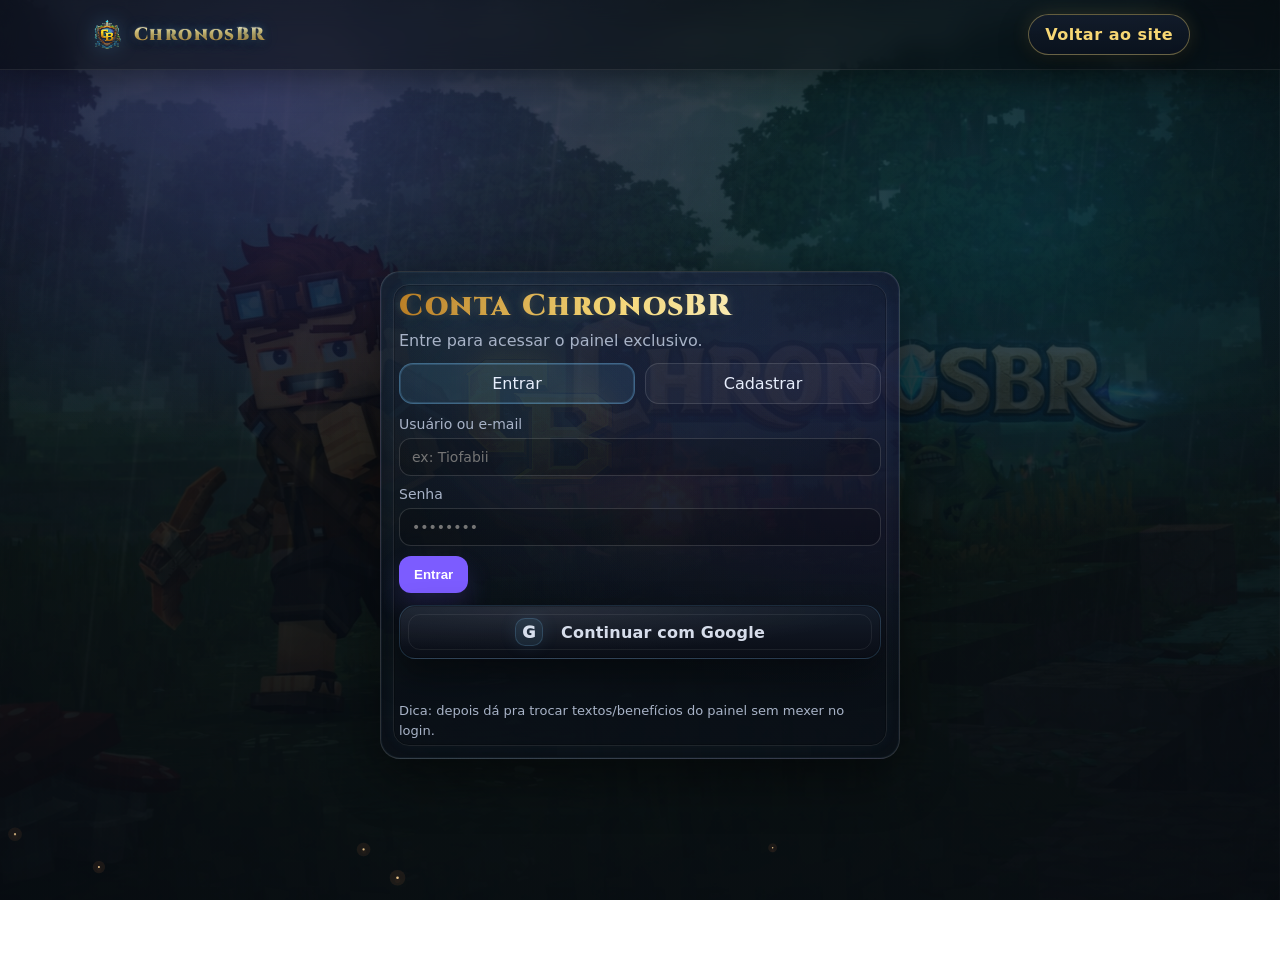
==== site-hytale-server/auth.html @ aaabf18e "reorganizando" ====
<!doctype html>
<html lang="pt-br">

<head>
  <meta charset="utf-8" />
  <meta content="width=device-width,initial-scale=1" name="viewport" />
  <title>Conta ChronosBR</title>
  <link href="https://fonts.googleapis.com" rel="preconnect" />
  <link crossorigin="" href="https://fonts.gstatic.com" rel="preconnect" />
  <link href="https://fonts.googleapis.com/css2?family=Cinzel:wght@600;700;800&amp;display=swap" rel="stylesheet" />
  <link href="./assets/css/style.css" rel="stylesheet" />

  <!-- ============================
       CAPTCHA (reCAPTCHA v3 / hCaptcha Invisible)
       Configure as chaves aqui:
       - provider: "recaptcha" ou "hcaptcha"
       - recaptcha.mode: "v3" (recomendado) ou "v2_invisible"
  ============================= -->
  <script>
    window.__CAPTCHA__ = {
      enabled: true,
      provider: "recaptcha",
      recaptcha: {
        mode: "v3",
        siteKey: "6Ldb834sAAAAAMa2X3TmqUU3501NIfg-lvS5uxFA",
        minScore: 0.5
      },
      hcaptcha: {
        siteKey: "COLOQUE_SUA_SITE_KEY_HCAPTCHA_AQUI"
      }
    };

    // onload do hCaptcha (render=explicit)
    function onHCaptchaLoad() {
      if (window.initHCaptcha) window.initHCaptcha();
    }
  </script>

  <!-- reCAPTCHA (v3 ou Invisible v2) -->
  <script id="recaptchaScript" src="https://www.google.com/recaptcha/api.js?render=COLOQUE_SUA_SITE_KEY_RECAPTCHA_AQUI"
    async defer></script>

  <!-- hCaptcha (Invisible / explicit render) -->
  <script id="hcaptchaScript" src="https://js.hcaptcha.com/1/api.js?onload=onHCaptchaLoad&render=explicit" async
    defer></script>

</head>

<body class="authPage">
  <header class="topbar">
    <div class="container topbar__inner">
      <a class="brand" href="./index.html">
        <img class="brand__crest" src="assets/img/crest-shield.png" alt="Brasão ChronosBR" loading="lazy" />
        <span class="brand__text" data-text="ChronosBR">ChronosBR</span>
      </a>

      <div class="authBar">
        <a class="btn-back-hytale" href="./index.html">Voltar ao site</a>
      </div>
    </div>
  </header>

  <main class="site">
    <section class="section">
      <div class="container authWrap">
        <div class="card authCard authPanelPremium">
          <h2 class="card__title authTitle">Conta ChronosBR</h2>
          <p class="authSub">Entre para acessar o painel exclusivo.</p>

          <div class="authTabs">
            <button class="authTab active" id="tabLogin" type="button">Entrar</button>
            <button class="authTab" id="tabRegister" type="button">Cadastrar</button>
          </div>

          <form class="authForm" id="loginForm" autocomplete="on">

            <div id="hcLogin" class="captcha-hidden" aria-hidden="true"></div>
            <label>
              Usuário ou e-mail
              <input name="login" placeholder="ex: Tiofabii" required />
            </label>

            <label>
              Senha
              <input name="password" type="password" placeholder="••••••••" required />
            </label>

            <button class="btn primary" type="submit">Entrar</button>

            <div class="authActions">
              <a class="btn runeGoogle" id="googleBtn" href="#">
                <span class="googleIcon" aria-hidden="true">G</span>
                Continuar com Google
              </a>
            </div>

            <div class="authMsg" id="authMsg" role="status" aria-live="polite"></div>
          </form>

          <form class="authForm" id="registerForm" hidden autocomplete="on">

            <div id="hcRegister" class="captcha-hidden" aria-hidden="true"></div>
            <label>
              Nick do Hytale
              <input name="username" placeholder="ex: Tiofabii" required />
              <span class="muted" style="font-size:12px;">3–16 caracteres: letras, números ou “_”</span>
            </label>

            <label>
              E-mail
              <input name="email" type="email" placeholder="ex: voce@email.com" required />
            </label>

            <label>
              Senha
              <input name="password" type="password" placeholder="••••••••" required />
            </label>

            <button class="btn primary" type="submit">Criar conta</button>


          </form>

          <p class="muted" style="margin:14px 0 0; font-size:13px;">
            Dica: depois dá pra trocar textos/benefícios do painel sem mexer no login.
          </p>
        </div>
      </div>
    </section>
  </main>

  <script src="./assets/js/main.js"></script>
</body>

</html>
---- site-hytale-server/assets/css/style.css ----
:root {
    --bg: #0b0f16;
    --text: #e7eefc;
    --muted: #a8b3c7;
    --accent: #7c5cff;
    --border: rgba(255, 255, 255, .10);

    /* Paleta “logo” */
    --logo-gold: #f7d774;
    --logo-gold-hi: #fff4c9;
    --logo-gold-mid: #e8bd58;
    --logo-gold-deep: #b8791f;
    --logo-shadow: rgba(0, 0, 0, .45);
    --logo-glow: rgba(120, 200, 255, .28);
    --logo-glow-2: rgba(120, 200, 255, .16);

    /* Hytale glass */
    --glassA: rgba(10, 16, 24, .62);
    --glassB: rgba(10, 16, 24, .80);
    --glassBorder: rgba(255, 255, 255, .14);

    --runeGold: rgba(247, 215, 116, .18);
    --runeGoldSoft: rgba(247, 215, 116, .10);
    --runeCyan: rgba(120, 200, 255, .14);
    --runeCyanSoft: rgba(120, 200, 255, .08);

    /* Faíscas (CSS) - mantidas só como referência, desativadas */
    --sparkA: rgba(255, 190, 90, .22);
    --sparkB: rgba(255, 120, 40, .18);
    --sparkC: rgba(255, 255, 255, .10);
}

* {
    box-sizing: border-box
}

html {
    scroll-behavior: smooth
}

body {
    margin: 0;
    font-family: system-ui, -apple-system, Segoe UI, Roboto, Ubuntu, Cantarell, Noto Sans, sans-serif;
    color: var(--text);

    background-image: url("../img/bg-chronosbr.png");
    background-size: cover;
    background-position: center;
    background-attachment: fixed;
    background-repeat: no-repeat;

    position: relative;
    min-height: 100vh;
}

/* camada de contraste do fundo */
body::before {
    content: "";
    position: fixed;
    inset: 0;
    z-index: 0;
    background:
        radial-gradient(900px 600px at 20% 10%, rgba(124, 92, 255, .22), transparent 60%),
        radial-gradient(800px 600px at 80% 25%, rgba(0, 200, 255, .12), transparent 55%),
        linear-gradient(to bottom, rgba(8, 12, 18, .76), rgba(8, 12, 18, .90));
    pointer-events: none;
}

/* FAÍSCAS (CSS) — DESATIVADO (usando canvas no JS) */
body::after {
    content: "";
    display: none;
}

/* elevar o conteúdo acima das camadas do body */
.site,
.topbar,
.footer {
    position: relative;
    z-index: 2;
}

a {
    color: inherit;
    text-decoration: none
}

.container {
    width: min(1100px, 92%);
    margin: 0 auto
}

.topbar {
    position: sticky;
    top: 0;
    z-index: 10;
    background: rgba(8, 12, 18, .55);
    backdrop-filter: blur(12px);
    border-bottom: 1px solid var(--border);
}

.topbar__inner {
    display: flex;
    align-items: center;
    justify-content: space-between;
    padding: 14px 0;
}

/* LOGO */
.brand__text,
.hero h1 .accent {
    font-family: "Cinzel", serif;
    font-weight: 900;
    letter-spacing: 1.4px;
    display: inline-block;
    position: relative;

    color: var(--logo-gold);
    text-shadow:
        0 2px 8px var(--logo-shadow),
        0 0 10px var(--logo-glow),
        0 0 22px var(--logo-glow-2);
}

@supports (-webkit-background-clip: text) {

    .brand__text,
    .hero h1 .accent {
        background-image: linear-gradient(180deg,
                var(--logo-gold-hi) 0%,
                var(--logo-gold) 32%,
                var(--logo-gold-mid) 62%,
                var(--logo-gold-deep) 100%);
        background-clip: text;
        -webkit-background-clip: text;
        -webkit-text-fill-color: transparent;
    }

    .brand__text::before,
    .hero h1 .accent::before {
        content: attr(data-text);
        position: absolute;
        inset: 0;
        pointer-events: none;
        color: transparent;
        -webkit-text-fill-color: transparent;
        background-image: linear-gradient(180deg,
                rgba(255, 255, 255, .65),
                rgba(255, 255, 255, 0) 55%);
        background-clip: text;
        -webkit-background-clip: text;
        opacity: .22;
        transform: translateY(-1px);
        filter: blur(.2px);
    }
}

@media (hover:hover) {

    .brand__text::after,
    .hero h1 .accent::after {
        content: "";
        position: absolute;
        left: -55%;
        top: -12%;
        height: 124%;
        width: 48%;
        transform: skewX(-18deg);
        background: linear-gradient(90deg,
                rgba(255, 255, 255, 0),
                rgba(255, 255, 255, .28),
                rgba(255, 255, 255, 0));
        opacity: 0;
        pointer-events: none;
    }

    .brand__text:hover::after,
    .hero h1 .accent:hover::after {
        opacity: 1;
        animation: logoShine 1.25s ease-in-out 1;
    }

    @keyframes logoShine {
        0% {
            left: -55%;
            opacity: 0;
        }

        18% {
            opacity: .95;
        }

        100% {
            left: 120%;
            opacity: 0;
        }
    }
}

.brand {
    font-size: 18px;
    display: inline-flex;
    align-items: center;
    gap: 10px;
    text-decoration: none;
}

.brand__crest {
    width: 34px;
    height: 34px;
    object-fit: contain;
    filter: drop-shadow(0 0 10px rgba(90, 190, 255, .22));
}

.brand__text {
    line-height: 1;
}


/* ========================================================= */

.nav {
    display: flex;
    gap: 18px
}

.nav a {
    color: var(--muted)
}

.nav a:hover {
    color: var(--text)
}

.menuBtn {
    display: none;
    border: 1px solid var(--border);
    background: rgba(255, 255, 255, .04);
    color: var(--text);
    border-radius: 10px;
    padding: 8px 10px;
}

.hero {
    padding: 70px 0 35px;
    position: relative;
    overflow: hidden;
}

.hero__inner {
    position: relative;
    z-index: 1;
    display: grid;
    grid-template-columns: 1.2fr .8fr;
    gap: 22px;
    align-items: stretch;
}

.hero__crest {
    position: absolute;

    /* mais para o lado (não cobre textos) */
    right: -220px;
    top: 52%;
    transform: translateY(-50%);

    /* levemente menor e mais “limpo” */
    width: min(520px, 44vw);
    height: auto;

    opacity: .11;
    pointer-events: none;

    /* fade na borda esquerda pra não “entrar” no texto */
    -webkit-mask-image: radial-gradient(circle at 100% 50%, #000 0%, #000 55%, transparent 80%);
    mask-image: radial-gradient(circle at 100% 50%, #000 0%, #000 55%, transparent 80%);

    filter:
        drop-shadow(0 0 22px rgba(90, 190, 255, .18))
        drop-shadow(0 0 18px rgba(247, 215, 116, .10));

    mix-blend-mode: screen;
    z-index: 0;
}


/* Marca d'água extra do monograma na área de pagamento (bem sutil) */
.vipPay{
    position: relative;
    overflow: hidden;
}

.vipPay::after{
    /* marca d’água removida do card de pagamento para não atrapalhar leitura */
    content: "";
    display: none;
}


.vipPay > *{
    position: relative;
    z-index: 1;
}



h1 {
    font-size: 42px;
    line-height: 1.05;
    margin: 0 0 10px
}

.accent {
    color: var(--accent)
}

p {
    line-height: 1.5
}

.muted {
    color: var(--muted)
}

.hero__actions {
    display: flex;
    gap: 12px;
    margin: 18px 0 12px
}

/* Botões */
.btn {
    display: inline-flex;
    align-items: center;
    justify-content: center;
    padding: 10px 14px;
    border-radius: 12px;
    border: 1px solid var(--border);
    font-weight: 700;
    cursor: pointer;
    background: rgba(255, 255, 255, .04);
    color: var(--text);
    position: relative;
    overflow: hidden;
    transform: translateZ(0);
    transition: transform .18s ease, filter .18s ease, box-shadow .18s ease, border-color .18s ease;
}

.btn.primary {
    background: var(--accent);
    border-color: transparent;
    color: white;
    box-shadow: 0 12px 26px rgba(124, 92, 255, .18);
}

.btn.primary::after {
    content: "";
    position: absolute;
    left: -60%;
    top: -20%;
    width: 55%;
    height: 140%;
    transform: skewX(-18deg);
    background: linear-gradient(90deg, rgba(255, 255, 255, 0), rgba(255, 255, 255, .28), rgba(255, 255, 255, 0));
    opacity: 0;
    pointer-events: none;
}

@media (hover:hover) {
    .btn:hover {
        transform: translateY(-2px);
        box-shadow: 0 18px 34px rgba(0, 0, 0, .35);
        border-color: rgba(255, 255, 255, .18);
    }

    .btn.primary:hover {
        filter: brightness(1.08);
        box-shadow:
            0 18px 40px rgba(124, 92, 255, .22),
            0 0 22px rgba(120, 200, 255, .12);
    }

    .btn.primary:hover::after {
        opacity: 1;
        animation: btnShine 1.2s ease-in-out 1;
    }

    @keyframes btnShine {
        0% {
            left: -60%;
            opacity: 0;
        }

        20% {
            opacity: .95;
        }

        100% {
            left: 120%;
            opacity: 0;
        }
    }
}

.btn.ghost {
    background: rgba(255, 255, 255, .03)
}

.btn.ghost:hover {
    border-color: rgba(255, 255, 255, .18)
}

.chips {
    display: flex;
    flex-wrap: wrap;
    gap: 10px;
    margin-top: 14px
}

.chip {
    font-size: 13px;
    padding: 8px 10px;
    border: 1px solid var(--border);
    border-radius: 999px;
    background: rgba(8, 12, 18, .35);
    color: var(--muted);
    backdrop-filter: blur(8px);
}

.section {
    padding: 40px 0
}

/* =========================================================
   CARD (GLOBAL) — estilo Hytale para TODOS
   ========================================================= */
.card {
    padding: 18px;

    position: relative;
    overflow: hidden;
    border-radius: 20px;

    background:
        radial-gradient(760px 520px at 15% 10%, rgba(120, 200, 255, .10), transparent 58%),
        radial-gradient(820px 520px at 92% 22%, rgba(124, 92, 255, .12), transparent 60%),
        linear-gradient(to bottom, var(--glassA), var(--glassB));

    border: 1px solid var(--glassBorder);

    box-shadow:
        0 18px 52px rgba(0, 0, 0, .48),
        0 0 0 1px rgba(120, 200, 255, .05) inset;

    backdrop-filter: blur(12px);
    transition: transform .18s ease, box-shadow .18s ease, border-color .18s ease, filter .18s ease;
}

/* runas/borda interna */
.card::after {
    content: "";
    position: absolute;
    inset: 12px;
    border-radius: 16px;
    pointer-events: none;

    border: 1px solid rgba(255, 255, 255, .10);
    box-shadow:
        0 0 0 1px rgba(0, 0, 0, .22) inset,
        0 0 18px rgba(120, 200, 255, .06);
    opacity: .85;
}

/* brilho superior */
.card::before {
    content: "";
    position: absolute;
    inset: -2px;
    pointer-events: none;
    background:
        radial-gradient(520px 240px at 28% 0%, rgba(255, 255, 255, .10), transparent 56%),
        radial-gradient(420px 260px at 90% 12%, rgba(120, 200, 255, .10), transparent 56%);
    opacity: .85;
}

@media (hover:hover) {
    .card:hover {
        transform: translateY(-4px) rotateX(1.6deg) rotateY(-1.6deg);
        box-shadow:
            0 24px 66px rgba(0, 0, 0, .58),
            0 0 30px rgba(120, 200, 255, .08);
        border-color: rgba(255, 255, 255, .18);
        filter: brightness(1.02);
    }
}

/* conteúdo sempre acima das camadas */
.card>* {
    position: relative;
    z-index: 1;
}

.section .grid3,
.section .grid2,
.hero__inner {
    perspective: 900px;
}

.grid3 {
    display: grid;
    grid-template-columns: repeat(3, 1fr);
    gap: 16px;
    margin-top: 16px
}

.grid2 {
    display: grid;
    grid-template-columns: repeat(2, 1fr);
    gap: 16px;
    margin-top: 16px
}

.rules {
    color: var(--muted);
    line-height: 1.8
}


/* títulos dentro de cards */
.card h3 {
    margin: 0 0 10px;
}

.card p {
    margin: 0 0 10px;
}

.card p:last-child {
    margin-bottom: 0;
}

/* =========================================================
   STATUS CARD — ainda mais Hytale
   ========================================================= */
.statusCard {
    border-radius: 24px;
    border-color: rgba(247, 215, 116, .18);
    box-shadow:
        0 26px 76px rgba(0, 0, 0, .62),
        0 0 0 1px rgba(247, 215, 116, .06) inset,
        0 0 22px rgba(120, 200, 255, .08);
}

.statusCard::after {
    border-color: rgba(247, 215, 116, .12);
    box-shadow:
        0 0 0 1px rgba(0, 0, 0, .22) inset,
        0 0 18px rgba(247, 215, 116, .08),
        0 0 18px rgba(120, 200, 255, .06);
}

/* Header do status */
.statusHeader {
    display: flex;
    align-items: center;
    justify-content: space-between;
    gap: 12px;
    margin-bottom: 6px;
}

.statusCard h3 {
    margin: 0;
    font-family: "Cinzel", serif;
    letter-spacing: 1.1px;
    text-transform: uppercase;
    font-weight: 800;
    color: #eaf3ff;
    text-shadow:
        0 0 10px rgba(120, 200, 255, .16),
        0 0 22px rgba(124, 92, 255, .10);
}

.statusBadge {
    display: inline-flex;
    align-items: center;
    gap: 8px;
    padding: 6px 10px;
    border-radius: 999px;
    border: 1px solid rgba(247, 215, 116, .20);
    background: rgba(247, 215, 116, .08);
    color: rgba(255, 244, 201, .95);
    font-weight: 900;
    letter-spacing: 1px;
    font-size: 12px;
    box-shadow: 0 0 18px rgba(247, 215, 116, .08);
}

/* statusRow estilo “painel” */
.statusRow {
    display: flex;
    gap: 10px;
    align-items: center;
    margin: 12px 0 8px;
    padding: 10px 12px;
    border-radius: 14px;
    border: 1px solid rgba(255, 255, 255, .12);
    background: rgba(0, 0, 0, .16);
}

/* Dot premium */
.dot {
    width: 10px;
    height: 10px;
    border-radius: 999px;
    background: #ff4d4d;
    box-shadow:
        0 0 0 4px rgba(255, 77, 77, .10),
        0 0 18px rgba(255, 77, 77, .22);
    animation: pulseDotOff 2.8s ease-in-out infinite;
}

.dot.online {
    background: #38ff9a;
    box-shadow:
        0 0 0 4px rgba(56, 255, 154, .14),
        0 0 18px rgba(56, 255, 154, .22);
    animation: pulseDotOn 1.7s ease-in-out infinite;
}

@keyframes pulseDotOff {

    0%,
    100% {
        transform: scale(1);
        opacity: .95;
    }

    50% {
        transform: scale(1.08);
        opacity: .80;
    }
}

@keyframes pulseDotOn {

    0%,
    100% {
        transform: scale(1);
        opacity: 1;
    }

    50% {
        transform: scale(1.18);
        opacity: .78;
    }
}

@media (prefers-reduced-motion: reduce) {
    .dot {
        animation: none;
    }
}

/* IP box mais integrado ao visual */
.ipBox {
    display: flex;
    gap: 10px;
    align-items: center;
    justify-content: space-between;

    border: 1px solid rgba(255, 255, 255, .14);
    border-radius: 16px;
    padding: 10px 12px;

    background: linear-gradient(to bottom, rgba(255, 255, 255, .05), rgba(255, 255, 255, .02));
    box-shadow:
        0 0 0 1px rgba(0, 0, 0, .22) inset,
        0 10px 22px rgba(0, 0, 0, .20);

    margin: 10px 0 12px;
}

.ipBox code {
    color: var(--text);
    font-weight: 850;
    letter-spacing: .2px;
    word-break: break-all;
}

/* staff */
.staff {
    display: flex;
    gap: 12px;
    align-items: center
}

.avatar {
    width: 42px;
    height: 42px;
    border-radius: 14px;
    display: grid;
    place-items: center;
    background: rgba(124, 92, 255, .25);
    border: 1px solid rgba(124, 92, 255, .35);
    font-weight: 900;
}

/* form */
label {
    display: block;
    margin-bottom: 10px;
    color: var(--muted);
    font-size: 14px
}

input,
textarea {
    width: 100%;
    margin-top: 6px;
    padding: 10px 12px;
    border-radius: 12px;
    border: 1px solid rgba(255, 255, 255, .14);
    background: rgba(0, 0, 0, .18);
    color: var(--text);
    outline: none;
    font: inherit;
}

textarea {
    resize: vertical;
    min-height: 120px
}

input:focus,
textarea:focus {
    border-color: rgba(124, 92, 255, .55)
}

.links {
    margin: 10px 0 0;
    padding-left: 18px;
    color: var(--muted)
}

.links a {
    color: var(--text)
}

.links a:hover {
    color: var(--accent)
}

/* ===== Conecte-se (Discord / Outlook) ===== */
.social-links {
    display: grid;
    grid-template-columns: repeat(2, minmax(0, 1fr));
    gap: 12px;
    margin-top: 12px;
}

.social-link {
    display: grid;
    grid-template-columns: 40px 1fr;
    column-gap: 12px;
    row-gap: 2px;
    align-items: center;
    padding: 12px 12px;
    border-radius: 16px;
    border: 1px solid rgba(255, 255, 255, .12);
    background: rgba(0, 0, 0, .18);
    color: var(--text);
    text-decoration: none;
    transition: transform .15s ease, border-color .15s ease, background .15s ease;
}

.social-link:hover {
    transform: translateY(-1px);
    border-color: rgba(124, 92, 255, .45);
    background: rgba(0, 0, 0, .22);
}

.social-icon {
    width: 40px;
    height: 40px;
    display: grid;
    place-items: center;
    border-radius: 14px;
    background: radial-gradient(80% 80% at 30% 20%, rgba(124, 92, 255, .25), rgba(0, 0, 0, .06));
    border: 1px solid rgba(255, 255, 255, .10);
}

.social-label {
    font-weight: 700;
    letter-spacing: .2px;
    line-height: 1.1;
}

.social-sub {
    grid-column: 2;
    color: var(--muted);
    font-size: 13px;
    line-height: 1.2;
}

.social-link.disabled {
    opacity: .65;
    cursor: not-allowed;
    pointer-events: none;
}

.footer {
    border-top: 1px solid var(--border);
    padding: 22px 0;
    margin-top: 20px;
    background: rgba(8, 12, 18, .55);
    backdrop-filter: blur(12px);
}

.footer__inner {
    display: flex;
    justify-content: space-between;
    align-items: center
}

/* ===== TÍTULOS Hytale ===== */
.title-fantasy {
    font-family: "Cinzel", serif;
    font-size: 44px;
    font-weight: 800;
    letter-spacing: 2px;
    text-transform: uppercase;
    margin: 0 0 18px;

    display: inline-flex;
    align-items: center;
    gap: 12px;
    position: relative;

    color: #e7eefc;
    text-shadow:
        0 0 10px rgba(255, 255, 255, .12),
        0 0 26px rgba(124, 92, 255, .12);
}

.title-fantasy::before {
    content: "";
    width: 22px;
    height: 22px;
    flex: 0 0 22px;

    background-color: currentColor;

    -webkit-mask: var(--title-icon) center/contain no-repeat;
    mask: var(--title-icon) center/contain no-repeat;

    filter: drop-shadow(0 0 6px rgba(255, 255, 255, .18)) drop-shadow(0 0 16px rgba(124, 92, 255, .10));

    background-image: none;
    background-size: 220% 100%;
    background-position: 0% 50%;
}

@media (hover:hover) {
    .title-fantasy:hover::before {
        background-image: linear-gradient(90deg,
                currentColor 0%,
                currentColor 35%,
                rgba(120, 200, 255, .95) 50%,
                currentColor 65%,
                currentColor 100%);
        animation: iconEnergySweep 1.9s ease-in-out infinite;
        filter: drop-shadow(0 0 7px rgba(255, 255, 255, .22)) drop-shadow(0 0 18px rgba(120, 200, 255, .18)) drop-shadow(0 0 16px rgba(124, 92, 255, .12));
    }
}

.title-fantasy:focus-visible::before {
    background-image: linear-gradient(90deg,
            currentColor 0%,
            currentColor 35%,
            rgba(120, 200, 255, .95) 50%,
            currentColor 65%,
            currentColor 100%);
    animation: iconEnergySweep 1.9s ease-in-out infinite;
    filter: drop-shadow(0 0 7px rgba(255, 255, 255, .22)) drop-shadow(0 0 18px rgba(120, 200, 255, .18)) drop-shadow(0 0 16px rgba(124, 92, 255, .12));
}

.title-fantasy::after {
    content: "";
    position: absolute;
    left: 0;
    bottom: -10px;
    width: min(260px, 85vw);
    height: 3px;
    border-radius: 999px;
    opacity: .95;
    background: linear-gradient(90deg, rgba(0, 0, 0, 0), rgba(255, 255, 255, .55), rgba(0, 0, 0, 0));
    box-shadow: 0 0 16px rgba(255, 255, 255, .18);
    background-size: 220% 100%;
    background-position: 0% 50%;
    transition: filter .18s ease;
}

@media (hover:hover) {
    .title-fantasy:hover::after {
        animation: titleLineShine 1.4s ease-in-out 1;
        filter: drop-shadow(0 0 10px rgba(120, 200, 255, .16));
    }

    @keyframes titleLineShine {
        0% {
            background-position: 0% 50%;
            opacity: .55;
        }

        50% {
            background-position: 100% 50%;
            opacity: 1;
        }

        100% {
            background-position: 0% 50%;
            opacity: .85;
        }
    }
}

@keyframes iconEnergySweep {
    0% {
        background-position: 0% 50%;
    }

    100% {
        background-position: 100% 50%;
    }
}

.t-gold {
    color: #f7d774;
}

.t-ice {
    color: #bfe9ff;
}

.t-emerald {
    color: #7dffcf;
}

.t-amethyst {
    color: #caa8ff;
}

.t-copper {
    color: #ffbf8a;
}

@supports (-webkit-background-clip: text) {
    .title-fantasy {
        background-clip: text;
        -webkit-background-clip: text;
        -webkit-text-fill-color: transparent;
    }

    .t-gold {
        background-image: linear-gradient(90deg, #f7d774, #ffffff, #f7d774);
    }

    .t-ice {
        background-image: linear-gradient(90deg, #bfe9ff, #ffffff, #bfe9ff);
    }

    .t-emerald {
        background-image: linear-gradient(90deg, #7dffcf, #ffffff, #7dffcf);
    }

    .t-amethyst {
        background-image: linear-gradient(90deg, #caa8ff, #ffffff, #caa8ff);
    }

    .t-copper {
        background-image: linear-gradient(90deg, #ffbf8a, #ffffff, #ffbf8a);
    }
}

@media (prefers-reduced-motion: reduce) {

    .title-fantasy:hover::before,
    .title-fantasy:focus-visible::before {
        animation: none;
    }

    .title-fantasy:hover::after {
        animation: none;
    }
}

/* ÍCONES */
#sobre .title-fantasy {
    --title-icon: url("data:image/svg+xml,%3Csvg xmlns='http://www.w3.org/2000/svg' viewBox='0 0 24 24'%3E%3Cpath fill='black' d='M12 2a10 10 0 1 0 10 10A10 10 0 0 0 12 2Zm0 18a8 8 0 1 1 8-8 8 8 0 0 1-8 8Zm1.2-12.2-5.2 8.9 8.9-5.2 1.3-4.7Z'/%3E%3C/svg%3E");
}

#regras .title-fantasy {
    --title-icon: url("data:image/svg+xml,%3Csvg xmlns='http://www.w3.org/2000/svg' viewBox='0 0 24 24'%3E%3Cpath fill='black' d='M6 3h9a3 3 0 0 1 3 3v12a3 3 0 0 1-3 3H6a2 2 0 0 1-2-2V5a2 2 0 0 1 2-2Zm1 4h9v2H7V7Zm0 4h9v2H7v-2Zm0 4h7v2H7v-2Z'/%3E%3C/svg%3E");
}

#como-jogar .title-fantasy {
    --title-icon: url("data:image/svg+xml,%3Csvg xmlns='http://www.w3.org/2000/svg' viewBox='0 0 24 24'%3E%3Cpath fill='black' d='M19 3 9 13l-1-4-4 1L14 0l5 3ZM5 21l7-7 3 3-7 7H5v-3Z'/%3E%3C/svg%3E");
}

#staff .title-fantasy {
    --title-icon: url("data:image/svg+xml,%3Csvg xmlns='http://www.w3.org/2000/svg' viewBox='0 0 24 24'%3E%3Cpath fill='black' d='M16 11a4 4 0 1 0-4-4 4 4 0 0 0 4 4ZM8 12a3 3 0 1 0-3-3 3 3 0 0 0 3 3Zm8 2c-3.3 0-6 1.7-6 4v2h12v-2c0-2.3-2.7-4-6-4ZM8 14c-2.8 0-5 1.4-5 3.3V20h6.6v-2c0-1.6.8-3 2-3.9A8.5 8.5 0 0 0 8 14Z'/%3E%3C/svg%3E");
}

#contato .title-fantasy {
    --title-icon: url("data:image/svg+xml,%3Csvg xmlns='http://www.w3.org/2000/svg' viewBox='0 0 24 24'%3E%3Cpath fill='black' d='M20 4H4a2 2 0 0 0-2 2v12a2 2 0 0 0 2 2h16a2 2 0 0 0 2-2V6a2 2 0 0 0-2-2Zm0 4-8 5L4 8V6l8 5 8-5v2Z'/%3E%3C/svg%3E");
}

/* responsivo */
@media (max-width: 900px) {
    .hero__inner {
        grid-template-columns: 1fr
    }

    .hero__crest {
        display: none;
    }
}

@media (max-width: 720px) {
    .card {
        padding: 16px;
    }

    .nav {
        display: none
    }

    .nav.open {
        display: flex;
        position: absolute;
        right: 4%;
        top: 62px;
        flex-direction: column;
        background: rgba(10, 16, 24, .92);
        border: 1px solid var(--border);
        padding: 12px;
        border-radius: 16px;
        width: min(260px, 92vw);
        backdrop-filter: blur(12px);
    }

    .menuBtn {
        display: inline-flex
    }

    .grid3 {
        grid-template-columns: 1fr
    }

    .grid2 {
        grid-template-columns: 1fr
    }

    body {
        background-attachment: scroll;
    }
}

/* =========================================
   NAV (topbar) — mais Hytale / premium
   Cole no FINAL do style.css
   ========================================= */

.topbar {
    background: rgba(8, 12, 18, .52);
    border-bottom: 1px solid rgba(255, 255, 255, .10);
    box-shadow: 0 10px 24px rgba(0, 0, 0, .28);
}

.topbar__inner {
    gap: 14px;
}

/* container do menu */
.nav {
    display: flex;
    gap: 10px;
    align-items: center;
}

/* links estilo “pílula mágica” */
.nav a {
    position: relative;
    display: inline-flex;
    align-items: center;

    padding: 10px 12px;
    border-radius: 999px;

    color: rgba(231, 238, 252, .78);
    font-weight: 700;
    letter-spacing: .2px;

    background: transparent;
    border: 1px solid transparent;

    transition: transform .16s ease, background .16s ease, border-color .16s ease, color .16s ease, box-shadow .16s ease;
}

/* linha “rúnica” embaixo do link (aparece no hover) */
.nav a::after {
    content: "";
    position: absolute;
    left: 12px;
    right: 12px;
    bottom: 6px;
    height: 2px;
    border-radius: 999px;

    background: linear-gradient(90deg,
            rgba(0, 0, 0, 0),
            rgba(247, 215, 116, .55),
            rgba(120, 200, 255, .35),
            rgba(0, 0, 0, 0));

    opacity: 0;
    transform: translateY(3px);
    transition: opacity .16s ease, transform .16s ease;
    pointer-events: none;
}

/* hover premium */
@media (hover:hover) {
    .nav a:hover {
        color: rgba(231, 238, 252, .98);
        background: rgba(255, 255, 255, .05);
        border-color: rgba(255, 255, 255, .14);
        box-shadow:
            0 10px 22px rgba(0, 0, 0, .28),
            0 0 18px rgba(120, 200, 255, .08);
        transform: translateY(-1px);
    }

    .nav a:hover::after {
        opacity: 1;
        transform: translateY(0);
    }
}

/* foco no teclado */
.nav a:focus-visible {
    outline: none;
    color: rgba(231, 238, 252, .98);
    background: rgba(255, 255, 255, .05);
    border-color: rgba(120, 200, 255, .22);
    box-shadow:
        0 0 0 3px rgba(120, 200, 255, .14),
        0 10px 22px rgba(0, 0, 0, .28);
}

.nav a:focus-visible::after {
    opacity: 1;
    transform: translateY(0);
}

/* deixa o menu mais “encaixado” no topo em telas menores */
@media (max-width: 900px) {
    .nav a {
        padding: 9px 10px;
    }
}

/* ======================================================
   NAV Hytale Premium + Separador Rúnico + Link Ativo
   ====================================================== */

.topbar {
    background: rgba(8, 12, 18, .55);
    border-bottom: 1px solid rgba(255, 255, 255, .08);
    box-shadow: 0 10px 30px rgba(0, 0, 0, .35);
}

.nav {
    display: flex;
    align-items: center;
    gap: 6px;
}

/* Separador rúnico */
.nav a:not(:last-child)::before {
    content: "•";
    position: absolute;
    right: -8px;
    color: rgba(247, 215, 116, .45);
    font-size: 14px;
    pointer-events: none;
}

/* Link base */
.nav a {
    position: relative;
    padding: 10px 14px;
    border-radius: 999px;
    font-weight: 700;
    letter-spacing: .3px;

    color: rgba(231, 238, 252, .75);
    border: 1px solid transparent;
    transition: all .18s ease;
}

/* Linha mágica */
.nav a::after {
    content: "";
    position: absolute;
    left: 14px;
    right: 14px;
    bottom: 6px;
    height: 2px;
    border-radius: 999px;

    background: linear-gradient(90deg,
            rgba(0, 0, 0, 0),
            rgba(247, 215, 116, .65),
            rgba(120, 200, 255, .45),
            rgba(0, 0, 0, 0));

    opacity: 0;
    transform: translateY(3px);
    transition: .18s ease;
}

/* Hover */
@media (hover:hover) {
    .nav a:hover {
        color: #ffffff;
        background: rgba(255, 255, 255, .05);
        border-color: rgba(255, 255, 255, .12);
        box-shadow: 0 10px 25px rgba(0, 0, 0, .35);
        transform: translateY(-1px);
    }

    .nav a:hover::after {
        opacity: 1;
        transform: translateY(0);
    }
}

/* LINK ATIVO (scroll detectado via JS) */
.nav a.active {
    color: #fff;
    background: rgba(124, 92, 255, .18);
    border-color: rgba(120, 200, 255, .25);
    box-shadow:
        0 0 0 1px rgba(120, 200, 255, .18),
        0 0 18px rgba(120, 200, 255, .12);
}

.nav a.active::after {
    opacity: 1;
    transform: translateY(0);
}

/* Responsivo */
@media (max-width: 720px) {
    .nav a::before {
        display: none;
    }
}

/* =========================================================
   LOJA / VIP (tema Hytale)
   ========================================================= */
.vipGrid {
    display: grid;
    grid-template-columns: repeat(3, 1fr);
    gap: 16px;
    margin-top: 16px;
}

/* pagamento (Mercado Pago) */
.vipPay {
    margin-top: 14px;
}

.vipPay__top {
    display: flex;
    align-items: center;
    justify-content: space-between;
    gap: 12px;
    flex-wrap: wrap;
}

.vipPay__badges {
    display: flex;
    gap: 8px;
    flex-wrap: wrap;
}

.payBadge {
    font-weight: 800;
    font-size: 12px;
    letter-spacing: .2px;
    padding: 6px 10px;
    border-radius: 999px;
    border: 1px solid rgba(255, 255, 255, .14);
    background: rgba(255, 255, 255, .04);
    color: rgba(231, 238, 252, .92);
}

.vipPay__text {
    margin: 10px 0 8px;
}

.vipPay__hint {
    display: block;
}

.vipPlan {
    position: relative;
    overflow: hidden;
    padding: 18px;
    /* garante respiro */
}

.vipTop {
    display: flex;
    align-items: flex-start;
    justify-content: space-between;
    gap: 12px;
}

.vipPlan h3 {
    margin: 0 0 6px;
    font-size: 18px;
    letter-spacing: .2px;
}

.vipDesc {
    margin: 0;
    font-size: 13.5px;
}

.vipTag {
    font-family: "Cinzel", serif;
    font-weight: 800;
    letter-spacing: 1.2px;
    font-size: 12px;
    padding: 6px 10px;
    border-radius: 999px;
    border: 1px solid rgba(255, 255, 255, .14);
    background: rgba(255, 255, 255, .04);
    color: rgba(231, 238, 252, .92);
    white-space: nowrap;
    box-shadow: 0 10px 22px rgba(0, 0, 0, .22);
}

.vipPrice {
    display: flex;
    align-items: center;
    gap: 6px;
    margin: 14px 0 12px;
    padding: 12px 12px;
    border-radius: 14px;
    border: 1px solid rgba(255, 255, 255, .12);
    background: rgba(255, 255, 255, .03);
}

.vipCurrency {
    color: rgba(231, 238, 252, .78);
    font-weight: 800;
}

.vipValue {
    font-family: "Cinzel", serif;
    font-weight: 900;
    font-size: 34px;
    line-height: 1;
    color: var(--logo-gold);
    text-shadow: 0 0 18px rgba(247, 215, 116, .18);
}

.vipPeriod {
    color: rgba(231, 238, 252, .70);
    font-weight: 700;
}

.vipList {
    margin: 0;
    padding: 0;
    list-style: none;
    display: grid;
    gap: 10px;
    color: rgba(231, 238, 252, .86);
}

.vipList li {
    position: relative;
    padding-left: 22px;
    line-height: 1.35;
}

.vipList li::before {
    content: "";
    position: absolute;
    left: 0;
    top: .35em;
    width: 12px;
    height: 12px;
    border-radius: 4px;
    background: rgba(124, 92, 255, .22);
    border: 1px solid rgba(120, 200, 255, .18);
    box-shadow: 0 0 16px rgba(120, 200, 255, .08);
}

.vipBtn {
    width: 100%;
    margin-top: 14px;
}

.vipHint {
    display: block;
    margin-top: 10px;
}

/* brilho de borda “rúnico” por plano */
.vipPlan::before {
    content: "";
    position: absolute;
    inset: -2px;
    border-radius: 22px;
    background: radial-gradient(1200px 600px at 20% 0%, rgba(247, 215, 116, .12), transparent 55%),
        radial-gradient(1000px 700px at 90% 30%, rgba(120, 200, 255, .10), transparent 58%);
    pointer-events: none;
    opacity: .9;
}

.vipPlan::after {
    content: "";
    position: absolute;
    inset: 12px;
    border-radius: 16px;
    border: 1px solid rgba(255, 255, 255, .08);
    pointer-events: none;
    opacity: .9;
}

/* variações de cor */
.vip-bronze .vipValue {
    color: #ffcf9c;
    text-shadow: 0 0 18px rgba(255, 190, 120, .14);
}

.vip-bronze .vipTag {
    color: rgba(255, 220, 170, .92);
}

.vip-silver .vipValue {
    color: #d9ecff;
    text-shadow: 0 0 18px rgba(120, 200, 255, .16);
}

.vip-silver .vipTag {
    border-color: rgba(120, 200, 255, .22);
}

.vip-gold .vipValue {
    color: var(--logo-gold);
    text-shadow: 0 0 18px rgba(247, 215, 116, .18);
}

.vip-gold .vipTag {
    border-color: rgba(247, 215, 116, .24);
}

/* =========================================================
   VIP CARDS — identidade por tier (bronze/silver/gold)
   (mantém o tema e dá impacto sem poluir)
   ========================================================= */
.vipPlan.vip-bronze{
  border-color: rgba(255, 170, 95, .22);
  box-shadow:
    0 22px 62px rgba(0,0,0,.55),
    0 0 0 1px rgba(255, 170, 95, .06) inset,
    0 0 26px rgba(255, 170, 95, .10);
}
.vipPlan.vip-bronze::before{
  background:
    radial-gradient(1000px 520px at 18% 0%, rgba(255, 170, 95, .14), transparent 55%),
    radial-gradient(900px 560px at 92% 30%, rgba(120, 200, 255, .08), transparent 58%);
}

.vipPlan.vip-silver{
  border-color: rgba(120, 200, 255, .22);
  box-shadow:
    0 22px 62px rgba(0,0,0,.55),
    0 0 0 1px rgba(120, 200, 255, .07) inset,
    0 0 28px rgba(120, 200, 255, .12);
}
.vipPlan.vip-silver::before{
  background:
    radial-gradient(1000px 520px at 20% 0%, rgba(120, 200, 255, .16), transparent 56%),
    radial-gradient(920px 560px at 92% 32%, rgba(200, 235, 255, .10), transparent 58%);
}

.vipPlan.vip-gold{
  border-color: rgba(247, 215, 116, .24);
  box-shadow:
    0 22px 62px rgba(0,0,0,.55),
    0 0 0 1px rgba(247, 215, 116, .07) inset,
    0 0 34px rgba(247, 215, 116, .14);
}
.vipPlan.vip-gold::before{
  background:
    radial-gradient(1000px 520px at 18% 0%, rgba(247, 215, 116, .18), transparent 56%),
    radial-gradient(920px 560px at 92% 32%, rgba(120, 200, 255, .08), transparent 58%);
}

/* nota no fim da loja */
.vipNote {
    margin-top: 16px;
}

/* passos de ativação */
.vipSteps {
    margin: 10px 0 12px;
    padding-left: 18px;
    display: grid;
    gap: 8px;
}

.vipSteps li {
    line-height: 1.4;
    color: rgba(231, 238, 252, .86);
}

/* FAQ (accordion) */
.vipFaq {
    margin-top: 16px;
}

.faqItem {
    border: 1px solid rgba(255, 255, 255, .10);
    border-radius: 14px;
    background: rgba(255, 255, 255, .03);
    padding: 10px 12px;
}

.faqItem + .faqItem {
    margin-top: 10px;
}

.faqItem summary {
    cursor: pointer;
    font-weight: 900;
    color: rgba(231, 238, 252, .92);
    list-style: none;
}

.faqItem summary::-webkit-details-marker {
    display: none;
}

.faqItem summary::after {
    content: "▾";
    float: right;
    opacity: .8;
    transform: translateY(1px);
}

.faqItem[open] summary::after {
    content: "▴";
}

.faqBody {
    margin-top: 8px;
    line-height: 1.5;
}

/* responsivo */
@media (max-width: 900px) {
    .vipGrid {
        grid-template-columns: 1fr;
    }
}

/* ===== FOOTER PREMIUM (2 COLUNAS + ÍCONES) ===== */
.footer{
    position: relative;
    z-index: 2;
    margin-top: 50px;
    background: radial-gradient(1200px 220px at 30% 0%, rgba(123, 92, 255, .22), rgba(0,0,0,0)),
                linear-gradient(180deg, rgba(8, 12, 18, .55), rgba(8, 12, 18, .86));
    border-top: 1px solid var(--border);
    box-shadow: 0 -18px 60px rgba(0,0,0,.35);
}

.footer__goldline{
    height: 2px;
    width: 100%;
    background: linear-gradient(90deg,
        rgba(247, 215, 116, 0),
        rgba(247, 215, 116, .85),
        rgba(255, 255, 255, .35),
        rgba(247, 215, 116, .85),
        rgba(247, 215, 116, 0)
    );
    background-size: 240% 100%;
    animation: footerGold 6s linear infinite;
    opacity: .9;
}

@keyframes footerGold{
    0%{ background-position: 0% 50%; }
    100%{ background-position: 240% 50%; }
}

.footer__grid{
    display: flex;
    align-items: center;
    justify-content: space-between;
    gap: 18px;
    padding: 18px 0 22px;
}

.footer__col{
    display: flex;
    flex-direction: column;
    gap: 10px;
}

.footer__col--right{
    align-items: flex-end;
}

.footer__brand{
    display: flex;
    align-items: center;
    gap: 10px;
    flex-wrap: wrap;
}

.footer__copy{
    color: var(--muted);
}

.footer__name{
    font-family: "Cinzel", serif;
    font-weight: 900;
    letter-spacing: 1.6px;
    color: var(--logo-gold);
    text-shadow: 0 0 18px rgba(247, 215, 116, .20);
}

.footer__tag{
    color: rgba(220, 235, 255, .72);
}



.footer__crest{
    height: 28px;
    width: auto;
    opacity: .95;
    transform: translateY(1px);
    filter:
        drop-shadow(0 0 10px rgba(90, 190, 255, .28))
        drop-shadow(0 0 18px rgba(90, 190, 255, .16));
}

.footer__hytale{
    height: 22px;
    width: auto;
    opacity: .92;
    transform: translateY(1px);
    filter:
        drop-shadow(0 0 6px rgba(110, 180, 255, .35))
        drop-shadow(0 0 14px rgba(110, 180, 255, .18));
}

@media (max-width: 520px){
    .footer__crest{
        height: 24px;
    }
    .footer__hytale{
        height: 20px;
    }
}
.footer__actions{
    display: flex;
    align-items: center;
    gap: 10px;
    flex-wrap: wrap;
}

.footer__icon{
    width: 40px;
    height: 40px;
    display: inline-flex;
    align-items: center;
    justify-content: center;
    border-radius: 12px;
    background: rgba(12, 18, 28, .55);
    border: 1px solid var(--border);
    box-shadow: 0 10px 26px rgba(0,0,0,.25);
    transition: transform .18s ease, box-shadow .18s ease, border-color .18s ease, opacity .18s ease;
}

.footer__icon:hover{
    transform: translateY(-2px);
    border-color: rgba(247, 215, 116, .38);
    box-shadow: 0 14px 32px rgba(0,0,0,.34);
}

.footer__icon svg{
    color: rgba(220, 235, 255, .86);
}

.footer__icon:hover svg{
    color: var(--logo-gold);
}

.footer__icon--disabled{
    opacity: .45;
    cursor: not-allowed;
    pointer-events: none;
}

.footer__hint{
    color: rgba(168, 179, 199, .82);
    font-size: 13px;
}

.footer__top{
    display: inline-flex;
    align-items: center;
    gap: 10px;
    padding: 10px 14px;
    border-radius: 999px;
    background: rgba(12, 18, 28, .45);
    border: 1px solid var(--border);
    color: rgba(220, 235, 255, .82);
    transition: transform .18s ease, border-color .18s ease, color .18s ease, box-shadow .18s ease;
}

.footer__top:hover{
    transform: translateY(-2px);
    border-color: rgba(247, 215, 116, .38);
    color: #fff;
    box-shadow: 0 16px 34px rgba(0,0,0,.32);
}

@media (max-width: 720px){
    .footer__grid{
        flex-direction: column;
        align-items: flex-start;
    }
    .footer__col--right{
        align-items: flex-start;
    }
}


/* ==========================
   VISIBILIDADE (garantia)
   ========================== */
[hidden] { display: none !important; }

/* ==========================
   AUTH LINK NA TOPBAR
   ========================== */
.authBar{
  display:flex;
  align-items:center;
  gap:10px;
}
.authCrest{
  width: 26px;
  height: 26px;
  object-fit: contain;
  filter:
    drop-shadow(0 0 10px rgba(90, 190, 255, .22))
    drop-shadow(0 0 12px rgba(247, 215, 116, .12));
  opacity: .95;
  transform: translateY(1px);
}
.authCrest{
  transition: transform .18s ease, filter .18s ease;
}
@media (hover:hover){
  .authBar:hover .authCrest{
    transform: translateY(0px) scale(1.03);
    filter:
      drop-shadow(0 0 12px rgba(90, 190, 255, .28))
      drop-shadow(0 0 18px rgba(247, 215, 116, .18));
  }
}
.authBtn{
  padding:10px 14px;
  border-radius:14px;
}

/* ==========================
   AUTH PAGE (auth.html)
   ========================== */
.authPage .authWrap{
  min-height: calc(100vh - 76px);
  display:grid;
  place-items:center;
  padding: 26px 0 40px;
}
.authCard{
  width: min(520px, calc(100% - 26px));
}
.authCard .card__title{
  margin:0 0 6px;
}
.authSub{
  margin:0 0 16px;
  color: var(--muted);
}
.authTabs{
  display:flex;
  gap:10px;
  margin: 10px 0 12px;
}
.authTab{
  flex:1;
  padding:10px 12px;
  border-radius:14px;
  border:1px solid rgba(255,255,255,.12);
  background: rgba(255,255,255,.04);
  color: var(--text);
  cursor:pointer;
  font:inherit;
}
.authTab.active{
  border-color: rgba(120, 200, 255, .35);
  background: rgba(120, 200, 255, .10);
  box-shadow: 0 0 0 1px rgba(120, 200, 255, .18) inset;
}
.authMsg{
  margin: 10px 0 0;
  min-height: 18px;
  font-weight: 700;
}
.authActions{
  display:grid;
  gap:10px;
  margin-top: 12px;
}
.btn.google{
  width:100%;
  background: rgba(255,255,255,.06);
}
.btn.google:hover{
  border-color: rgba(255,255,255,.18);
}
.googleIcon{
  width:18px;
  height:18px;
  display:inline-block;
  margin-right:8px;
  vertical-align:-3px;
}

/* =========================================
   AUTH PAGE – UPGRADES (partículas + título + google + botão voltar)
   Tudo escopado pra não mexer no resto do site
   ========================================= */

/* Botão "Voltar ao site" (Hytale premium) */
.authPage .btn-back-hytale{
  position: relative;
  padding: 10px 16px;
  border-radius: 999px;
  font-weight: 900;
  letter-spacing: .5px;

  background: linear-gradient(180deg, rgba(20,30,45,.85), rgba(10,18,30,.95));
  border: 1px solid rgba(247, 215, 116, .38);
  color: var(--logo-gold);

  box-shadow:
    0 10px 30px rgba(0,0,0,.45),
    0 0 18px rgba(247,215,116,.14);

  transition: transform .18s ease, box-shadow .18s ease, border-color .18s ease, filter .18s ease;
  overflow: hidden;
}

.authPage .btn-back-hytale::after{
  content:"";
  position:absolute;
  left:-60%;
  top:-20%;
  width:55%;
  height:140%;
  transform: skewX(-18deg);
  background: linear-gradient(90deg, rgba(255,255,255,0), rgba(255,255,255,.35), rgba(255,255,255,0));
  opacity:0;
  pointer-events:none;
}

@media (hover:hover){
  .authPage .btn-back-hytale:hover{
    transform: translateY(-2px);
    border-color: rgba(247, 215, 116, .70);
    filter: brightness(1.05);
    box-shadow:
      0 18px 44px rgba(0,0,0,.62),
      0 0 26px rgba(247,215,116,.26),
      0 0 22px rgba(120,200,255,.10);
  }

  .authPage .btn-back-hytale:hover::after{
    opacity:1;
    animation: authBackShine 1.2s ease-in-out 1;
  }

  @keyframes authBackShine{
    0%{ left:-60%; opacity:0; }
    20%{ opacity:1; }
    100%{ left:120%; opacity:0; }
  }
}

/* Marca d'água CR no card (bem sutil) */
.authPage .authPanelPremium{
  position: relative;
  overflow: hidden;
}

.authPage .authPanelPremium::before{
  content:"";
  position:absolute;
  right:-42px;
  bottom:-36px;
  width: 320px;
  height: 320px;
  background: url("../img/crest-letters.png") no-repeat center / contain;

  opacity: .055;
  pointer-events:none;
  mix-blend-mode: screen;
  filter: blur(.35px) drop-shadow(0 0 18px rgba(120,200,255,.08));
}

/* Título "Conta ChronosBR" com brilho animado */
.authPage .authTitle{
  font-family: "Cinzel", serif;
  font-weight: 900;
  letter-spacing: 1.6px;
  font-size: 30px;
  line-height: 1.1;
  margin: 0 0 6px;

  background-image: linear-gradient(
    90deg,
    var(--logo-gold-deep) 0%,
    var(--logo-gold) 20%,
    var(--logo-gold-hi) 35%,
    var(--logo-gold) 55%,
    var(--logo-gold-mid) 75%,
    var(--logo-gold-deep) 100%
  );
  background-size: 220% 100%;
  background-position: 0% 50%;

  -webkit-background-clip: text;
  -webkit-text-fill-color: transparent;

  text-shadow:
    0 0 10px rgba(247,215,116,.16),
    0 0 24px rgba(120,200,255,.10);
}

@media (prefers-reduced-motion: no-preference){
  .authPage .authTitle{
    animation: authTitleShimmer 2.8s ease-in-out infinite;
  }
  @keyframes authTitleShimmer{
    0%{ background-position: 0% 50%; }
    50%{ background-position: 100% 50%; }
    100%{ background-position: 0% 50%; }
  }
}

/* Botão Google estilo "pedra rúnica" */
.authPage .btn.runeGoogle{
  width: 100%;
  display: inline-flex;
  align-items: center;
  justify-content: center;
  gap: 10px;

  padding: 12px 14px;
  border-radius: 16px;

  color: rgba(231,238,252,.92);
  font-weight: 900;
  letter-spacing: .2px;

  background:
    radial-gradient(120% 140% at 30% 10%, rgba(255,255,255,.08), rgba(0,0,0,0) 55%),
    linear-gradient(180deg, rgba(22,30,44,.92), rgba(10,14,22,.95));
  border: 1px solid rgba(120,200,255,.16);

  box-shadow:
    0 14px 34px rgba(0,0,0,.45),
    0 0 0 1px rgba(0,0,0,.20) inset;

  position: relative;
  overflow: hidden;
  transition: transform .18s ease, border-color .18s ease, box-shadow .18s ease, filter .18s ease;
}

.authPage .btn.runeGoogle::before{
  content:"";
  position:absolute;
  inset: 8px;
  border-radius: 12px;
  border: 1px solid rgba(255,255,255,.08);
  pointer-events:none;
  opacity: .9;
}

.authPage .btn.runeGoogle::after{
  content:"";
  position:absolute;
  left:-60%;
  top:-25%;
  width: 55%;
  height: 150%;
  transform: skewX(-18deg);
  background: linear-gradient(90deg, rgba(0,0,0,0), rgba(120,200,255,.22), rgba(247,215,116,.22), rgba(0,0,0,0));
  opacity: 0;
  pointer-events:none;
}

.authPage .btn.runeGoogle .googleIcon{
  width: 28px;
  height: 28px;
  display: grid;
  place-items: center;
  border-radius: 10px;

  background: rgba(120,200,255,.10);
  border: 1px solid rgba(120,200,255,.18);
  box-shadow: 0 0 18px rgba(120,200,255,.10);

  font-weight: 1000;
  letter-spacing: .5px;
}

@media (hover:hover){
  .authPage .btn.runeGoogle:hover{
    transform: translateY(-2px);
    border-color: rgba(247,215,116,.28);
    box-shadow:
      0 18px 44px rgba(0,0,0,.62),
      0 0 26px rgba(120,200,255,.14),
      0 0 20px rgba(247,215,116,.12);
    filter: brightness(1.03);
  }

  .authPage .btn.runeGoogle:hover::after{
    opacity: 1;
    animation: runeSweep 1.25s ease-in-out 1;
  }

  @keyframes runeSweep{
    0%{ left:-60%; opacity:0; }
    18%{ opacity:1; }
    100%{ left:120%; opacity:0; }
  }
}


/* ==========================
   TRANSIÇÕES (Página/Scroll) — v2 (mais impactante, estilo Hytale)
   ========================== */

/* Overlay de transição entre páginas: “Portal Rúnico” */
#pageTransition{
  position: fixed;
  inset: 0;
  z-index: 9999;
  pointer-events: none;

  opacity: 0;
  visibility: hidden;

  /* base escura premium */
  background:
    radial-gradient(1200px 780px at 30% 15%, rgba(124, 92, 255, .20), transparent 62%),
    radial-gradient(1200px 820px at 70% 30%, rgba(120, 200, 255, .16), transparent 60%),
    radial-gradient(1200px 760px at 50% 85%, rgba(247, 215, 116, .10), transparent 64%),
    linear-gradient(to bottom, rgba(5, 8, 12, .80), rgba(5, 8, 12, .92));

  backdrop-filter: blur(10px);
  transition: opacity .18s ease, visibility .18s ease;
}

#pageTransition::before{
  /* “portal” (anel + energia) */
  content:"";
  position:absolute;
  inset:-30%;
  opacity: 0;

  background:
    radial-gradient(circle at 50% 50%,
      rgba(255,255,255,.08) 0%,
      rgba(255,255,255,0) 34%),
    radial-gradient(circle at 50% 50%,
      rgba(120,200,255,.18) 0%,
      rgba(120,200,255,0) 46%),
    radial-gradient(circle at 50% 50%,
      rgba(247,215,116,.18) 0%,
      rgba(247,215,116,0) 52%),
    conic-gradient(from 220deg,
      rgba(247,215,116,0) 0 8%,
      rgba(247,215,116,.22) 14%,
      rgba(120,200,255,.18) 26%,
      rgba(124,92,255,.22) 40%,
      rgba(247,215,116,0) 56%,
      rgba(120,200,255,.12) 70%,
      rgba(247,215,116,.16) 84%,
      rgba(247,215,116,0) 100%);

  mix-blend-mode: screen;
  filter: blur(18px) saturate(1.15);
  transform: scale(.86) rotate(-10deg);
}

#pageTransition::after{
  /* runas/partículas (bem finas, chamativas mas elegantes) */
  content:"";
  position:absolute;
  inset:0;
  opacity: 0;

  background:
    repeating-conic-gradient(from 0deg at 50% 50%,
      rgba(255,255,255,0) 0 10deg,
      rgba(255,255,255,.05) 10deg 11deg),
    radial-gradient(900px 540px at 50% 45%,
      rgba(255,255,255,.06), rgba(0,0,0,0) 60%),
    radial-gradient(1000px 680px at 50% 50%,
      rgba(120,200,255,.10), rgba(0,0,0,0) 62%);

  mask-image: radial-gradient(circle at 50% 50%, rgba(0,0,0,1) 0 42%, rgba(0,0,0,0) 68%);
  -webkit-mask-image: radial-gradient(circle at 50% 50%, rgba(0,0,0,1) 0 42%, rgba(0,0,0,0) 68%);

  mix-blend-mode: screen;
  filter: blur(.2px);
  transform: translateY(8px);
}

/* Ativa (saída da página) */
body.pt-active #pageTransition{
  opacity: 1;
  visibility: visible;
}

body.pt-active #pageTransition::before{
  animation: ptPortalIn .62s cubic-bezier(.22,.86,.2,1) both;
}

body.pt-active #pageTransition::after{
  animation: ptRunesIn .62s cubic-bezier(.22,.86,.2,1) both;
}

/* Carregou (entrada da página) — “reveal” */
body.pt-load #pageTransition{
  opacity: 1;
  visibility: visible;
  animation: ptRevealOut .95s ease forwards;
}

body.pt-load #pageTransition::before{
  animation: ptPortalOut .95s ease forwards;
}

body.pt-load #pageTransition::after{
  animation: ptRunesOut .95s ease forwards;
}

/* Keyframes */
@keyframes ptPortalIn{
  0%{ opacity: 0; transform: scale(.76) rotate(-12deg); filter: blur(22px) saturate(1.05); }
  18%{ opacity: .95; }
  60%{ opacity: 1; transform: scale(1.06) rotate(2deg); filter: blur(14px) saturate(1.25); }
  100%{ opacity: .95; transform: scale(1.22) rotate(10deg); filter: blur(18px) saturate(1.15); }
}

@keyframes ptRunesIn{
  0%{ opacity: 0; transform: translateY(14px) scale(.98); }
  30%{ opacity: .45; }
  70%{ opacity: .70; transform: translateY(0) scale(1.02); }
  100%{ opacity: .62; transform: translateY(-6px) scale(1.06); }
}

@keyframes ptRevealOut{
  0%{ opacity: 1; }
  60%{ opacity: 1; }
  100%{ opacity: 0; visibility: hidden; }
}

@keyframes ptPortalOut{
  0%{ opacity: .95; transform: scale(1.20) rotate(8deg); }
  55%{ opacity: .75; transform: scale(.98) rotate(0deg); }
  100%{ opacity: 0; transform: scale(.86) rotate(-10deg); }
}

@keyframes ptRunesOut{
  0%{ opacity: .55; transform: translateY(-6px) scale(1.04); }
  55%{ opacity: .25; transform: translateY(4px) scale(1.00); }
  100%{ opacity: 0; transform: translateY(10px) scale(.98); }
}

/* ==========================
   Scroll “impact” — Speedline + Flash rúnico (só quando rola MUITO rápido)
   ========================== */
#scrollTransition{
  position: fixed;
  inset: 0;
  z-index: 4; /* acima do conteúdo (2) mas abaixo do pageTransition (9999) */
  pointer-events: none;
  opacity: 0;
  transition: opacity .12s ease;
  mix-blend-mode: screen;
}

#scrollTransition::before{
  content:"";
  position:absolute;
  inset: 0;

  /* “speed lines” diagonais + brilho */
  background:
    repeating-linear-gradient(115deg,
      rgba(255,255,255,0) 0 18px,
      rgba(120,200,255,.08) 18px 19px,
      rgba(255,255,255,0) 19px 44px),
    radial-gradient(1100px 420px at 50% 10%,
      rgba(247,215,116,.12), rgba(0,0,0,0) 70%),
    radial-gradient(1200px 520px at 50% 90%,
      rgba(120,200,255,.12), rgba(0,0,0,0) 72%);

  filter: blur(2px);
  opacity: .0;
  transform: translateY(0);
}

#scrollTransition::after{
  /* flash rúnico topo/baixo (leve) */
  content:"";
  position:absolute;
  left: 0; right: 0;
  top: 0;
  height: 28vh;

  background:
    radial-gradient(1200px 260px at 50% 0%,
      rgba(247,215,116,.16), rgba(0,0,0,0)),
    radial-gradient(1100px 240px at 30% 0%,
      rgba(120,200,255,.14), rgba(0,0,0,0)),
    linear-gradient(to bottom, rgba(12,18,28,.20), rgba(0,0,0,0));

  filter: blur(10px);
  opacity: 0;
}

body.scroll-warp #scrollTransition{
  opacity: 1;
  animation: scrollImpact .36s ease both;
}

body.scroll-warp #scrollTransition::before{
  animation: scrollLines .36s ease both;
}

body.scroll-warp #scrollTransition::after{
  animation: scrollFlash .36s ease both;
}

@keyframes scrollImpact{
  0%{ opacity: 0; }
  30%{ opacity: 1; }
  100%{ opacity: 0; }
}

@keyframes scrollLines{
  0%{ opacity: 0; transform: translateY(0) scale(1.00); }
  35%{ opacity: .85; transform: translateY(-6px) scale(1.01); }
  100%{ opacity: 0; transform: translateY(4px) scale(1.00); }
}

@keyframes scrollFlash{
  0%{ opacity: 0; transform: translateY(-10px); }
  35%{ opacity: .95; transform: translateY(0px); }
  100%{ opacity: 0; transform: translateY(10px); }
}

@media (prefers-reduced-motion: reduce){
  body.pt-load #pageTransition{ animation: none; opacity: 0; visibility: hidden; }
  body.pt-active #pageTransition{ transition: none; }
  body.scroll-warp #scrollTransition{ animation: none; opacity: 0; }
}



/* =========================
   SCROLL REVEAL (Hytale)
   - Elementos aparecem ao descer e somem ao subir
   - Sutil, premium, sem poluir
   ========================= */
.reveal {
    opacity: 0;
    transform: translateY(18px) scale(.985);
    filter: blur(6px);
    transition:
        opacity .55s ease,
        transform .65s cubic-bezier(.16, 1, .3, 1),
        filter .65s ease;
    will-change: opacity, transform, filter;
}

.reveal.reveal--in {
    opacity: 1;
    transform: translateY(0) scale(1);
    filter: blur(0);
}

/* variante “lateral” (para grids) */
.reveal.reveal--left { transform: translateX(-16px) scale(.985); }
.reveal.reveal--right { transform: translateX(16px) scale(.985); }
.reveal.reveal--left.reveal--in,
.reveal.reveal--right.reveal--in { transform: translateX(0) scale(1); }

/* variante “pop” (para botões/itens pequenos) */
.reveal.reveal--pop { transform: translateY(10px) scale(.96); }
.reveal.reveal--pop.reveal--in { transform: translateY(0) scale(1); }

@media (prefers-reduced-motion: reduce) {
    .reveal {
        opacity: 1 !important;
        transform: none !important;
        filter: none !important;
        transition: none !important;
    }
}


/* ============================
   REGRAS - PREMIUM + REVEAL
============================ */

#regras .rules-panel{
    margin-top: 18px;
    padding: 18px;
    border-radius: 18px;
    background: linear-gradient(180deg, rgba(10,16,24,.72), rgba(10,16,24,.86));
    border: 1px solid rgba(255,255,255,.10);
    box-shadow: 0 18px 42px rgba(0,0,0,.40);
    backdrop-filter: blur(8px);
    position: relative;
    overflow: hidden;
}

#regras .rules-panel::before{
    content:"";
    position:absolute;
    inset:-40%;
    background: radial-gradient(circle at 20% 30%, rgba(120,200,255,.18), transparent 55%),
                radial-gradient(circle at 80% 70%, rgba(247,215,116,.16), transparent 60%);
    filter: blur(14px);
    pointer-events:none;
}

#regras .rules-grid{
    display:grid;
    grid-template-columns: repeat(12, 1fr);
    gap: 16px;
    position: relative;
    z-index: 1;
}

#regras .rule-card{
    grid-column: span 12;
    padding: 18px 18px 16px;
    border-radius: 16px;
    background: linear-gradient(180deg, rgba(255,255,255,.06), rgba(255,255,255,.03));
    border: 1px solid rgba(255,255,255,.10);
    box-shadow: 0 12px 30px rgba(0,0,0,.30);
    transition: transform .25s ease, border-color .25s ease, box-shadow .25s ease;
}

#regras .rule-card:hover{
    transform: translateY(-3px);
    border-color: rgba(255,255,255,.18);
    box-shadow: 0 18px 44px rgba(0,0,0,.42);
}

@media (min-width: 900px){
    #regras .rule-card{ grid-column: span 6; }
    #regras .rule-card--system{ grid-column: span 12; }
}

#regras .rule-title{
    display:flex;
    align-items:center;
    gap: 10px;
    margin: 0 0 10px 0;
    font-family: 'Cinzel', serif;
    letter-spacing: 1px;
    text-transform: uppercase;
    font-weight: 800;
    line-height: 1.15;
}

#regras .rule-title::after{
    content:"";
    flex: 1;
    height: 2px;
    margin-left: 10px;
    border-radius: 999px;
    background: linear-gradient(90deg, rgba(247,215,116,.55), rgba(59,182,255,.55));
    opacity: .9;
}

#regras .rule-icon{
    width: 36px;
    height: 36px;
    display:inline-grid;
    place-items:center;
    border-radius: 12px;
    background: linear-gradient(180deg, rgba(10,16,24,.25), rgba(10,16,24,.55));
    border: 1px solid rgba(255,255,255,.12);
    box-shadow: 0 10px 22px rgba(0,0,0,.30);
}

#regras .rule-icon svg{
    color: currentColor;
    filter: drop-shadow(0 0 10px rgba(255,255,255,.16));
}

#regras .rule-list{
    margin: 0;
    padding-left: 18px;
}

#regras .rule-list li{
    padding: 8px 0;
    color: var(--text);
    transition: transform .2s ease, color .2s ease;
}

#regras .rule-list li:hover{
    transform: translateX(6px);
}

/* Temas por tópico (cor + glow) */
#regras .rule-card--conduct{ color: #f7d774; }
#regras .rule-card--conduct .rule-list li:hover{ color: #fff4c9; }

#regras .rule-card--build{ color: #e8bd58; }
#regras .rule-card--build .rule-list li:hover{ color: #ffd68a; }

#regras .rule-card--system{ color: #3bb6ff; }
#regras .rule-card--system .rule-list li:hover{ color: #a8e6ff; }

/* Reveal on scroll */
.reveal{
    opacity: 0;
    transform: translateY(18px);
    filter: blur(2px);
    transition: opacity .7s ease, transform .7s ease, filter .7s ease;
    will-change: opacity, transform, filter;
}

.reveal.is-visible{
    opacity: 1;
    transform: translateY(0);
    filter: blur(0);
}

@media (prefers-reduced-motion: reduce){
    .reveal{
        opacity: 1;
        transform: none;
        filter: none;
        transition: none;
    }
}



/* ============================
   CAPTCHA PREMIUM
============================ */

.captcha-box {
    margin: 15px 0;
    padding: 12px;
    background: rgba(255,255,255,0.05);
    border: 1px solid rgba(255,255,255,0.15);
    border-radius: 10px;
    backdrop-filter: blur(6px);
}

.captcha-box label {
    display: block;
    margin-bottom: 6px;
    font-weight: bold;
    color: #f5c76b;
}

.captcha-box input {
    width: 100%;
    padding: 8px;
    border-radius: 6px;
    border: none;
    outline: none;
}



/* ============================
   CAPTCHA (Invisible containers)
============================ */
.captcha-hidden {
  position: absolute;
  width: 1px;
  height: 1px;
  overflow: hidden;
  opacity: 0;
  pointer-events: none;
}
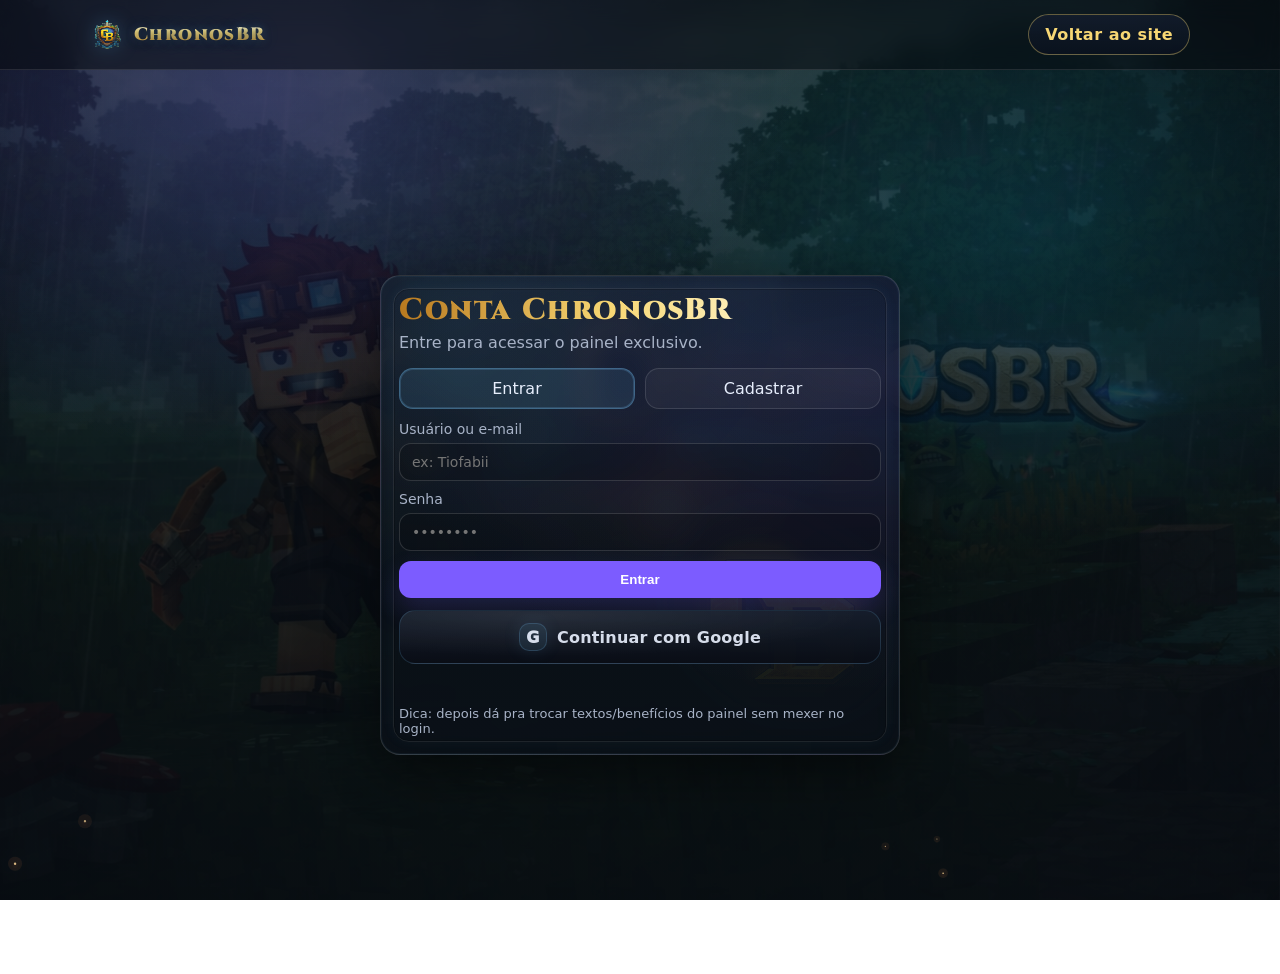
==== commit f514bc31: "paginas e css separados junto de elementos do site" ====
--- a/site-hytale-server/auth.html
+++ b/site-hytale-server/auth.html
@@ -8,7 +8,9 @@
   <link href="https://fonts.googleapis.com" rel="preconnect" />
   <link crossorigin="" href="https://fonts.gstatic.com" rel="preconnect" />
   <link href="https://fonts.googleapis.com/css2?family=Cinzel:wght@600;700;800&amp;display=swap" rel="stylesheet" />
-  <link href="./assets/css/style.css" rel="stylesheet" />
+  <link href="./assets/css/auth.css" rel="stylesheet" />
+  
+
 
   <!-- ============================
        CAPTCHA (reCAPTCHA v3 / hCaptcha Invisible)
@@ -71,7 +73,7 @@
             <button class="authTab active" id="tabLogin" type="button">Entrar</button>
             <button class="authTab" id="tabRegister" type="button">Cadastrar</button>
           </div>
-
+          <!-- form Login -->
           <form class="authForm" id="loginForm" autocomplete="on">
 
             <div id="hcLogin" class="captcha-hidden" aria-hidden="true"></div>
@@ -96,7 +98,7 @@
 
             <div class="authMsg" id="authMsg" role="status" aria-live="polite"></div>
           </form>
-
+          <!-- Form Registro -->
           <form class="authForm" id="registerForm" hidden autocomplete="on">
 
             <div id="hcRegister" class="captcha-hidden" aria-hidden="true"></div>
@@ -129,7 +131,9 @@
     </section>
   </main>
 
-  <script src="./assets/js/main.js"></script>
+
+  <script src="./assets/js/auth.js"></script>
+  <script src="./assets/js/FireSpark.js"></script>
 </body>
 
 </html>
--- a/site-hytale-server/assets/css/auth.css
+++ b/site-hytale-server/assets/css/auth.css
@@ -0,0 +1,347 @@
+:root {
+  --bg: #0b0f16;
+  --text: #e7eefc;
+  --muted: #a8b3c7;
+  --accent: #7c5cff;
+  --border: rgba(255, 255, 255, .10);
+  --logo-gold: #f7d774;
+  --logo-gold-hi: #fff4c9;
+  --logo-gold-mid: #e8bd58;
+  --logo-gold-deep: #b8791f;
+  --logo-shadow: rgba(0, 0, 0, .45);
+  --logo-glow: rgba(120, 200, 255, .28);
+  --logo-glow-2: rgba(120, 200, 255, .16);
+  --glassA: rgba(10, 16, 24, .62);
+  --glassB: rgba(10, 16, 24, .80);
+  --glassBorder: rgba(255, 255, 255, .14);
+}
+
+* { box-sizing: border-box; }
+
+body {
+  margin: 0;
+  min-height: 100vh;
+  color: var(--text);
+  font-family: system-ui, -apple-system, Segoe UI, Roboto, Ubuntu, Cantarell, Noto Sans, sans-serif;
+  background-image: url("../img/bg-chronosbr.png");
+  background-size: cover;
+  background-position: center;
+  background-attachment: fixed;
+  background-repeat: no-repeat;
+  position: relative;
+}
+
+body::before {
+  content: "";
+  position: fixed;
+  inset: 0;
+  z-index: 0;
+  pointer-events: none;
+  background:
+    radial-gradient(900px 600px at 20% 10%, rgba(124, 92, 255, .22), transparent 60%),
+    radial-gradient(800px 600px at 80% 25%, rgba(0, 200, 255, .12), transparent 55%),
+    linear-gradient(to bottom, rgba(8, 12, 18, .76), rgba(8, 12, 18, .90));
+}
+
+.site,
+.topbar {
+  position: relative;
+  z-index: 2;
+}
+
+a {
+  color: inherit;
+  text-decoration: none;
+}
+
+.container {
+  width: min(1100px, 92%);
+  margin: 0 auto;
+}
+
+.topbar {
+  position: sticky;
+  top: 0;
+  z-index: 10;
+  background: rgba(8, 12, 18, .55);
+  backdrop-filter: blur(12px);
+  border-bottom: 1px solid var(--border);
+}
+
+.topbar__inner {
+  display: flex;
+  align-items: center;
+  justify-content: space-between;
+  padding: 14px 0;
+}
+
+.brand {
+  font-size: 18px;
+  display: inline-flex;
+  align-items: center;
+  gap: 10px;
+}
+
+.brand__crest {
+  width: 34px;
+  height: 34px;
+  object-fit: contain;
+  filter: drop-shadow(0 0 10px rgba(90, 190, 255, .22));
+}
+
+.brand__text {
+  font-family: "Cinzel", serif;
+  font-weight: 900;
+  letter-spacing: 1.4px;
+  line-height: 1;
+  color: var(--logo-gold);
+  text-shadow:
+    0 2px 8px var(--logo-shadow),
+    0 0 10px var(--logo-glow),
+    0 0 22px var(--logo-glow-2);
+}
+
+@supports (-webkit-background-clip: text) {
+  .brand__text {
+    background-image: linear-gradient(
+      180deg,
+      var(--logo-gold-hi) 0%,
+      var(--logo-gold) 32%,
+      var(--logo-gold-mid) 62%,
+      var(--logo-gold-deep) 100%
+    );
+    background-clip: text;
+    -webkit-background-clip: text;
+    -webkit-text-fill-color: transparent;
+  }
+}
+
+.authBar {
+  display: flex;
+  align-items: center;
+  gap: 10px;
+}
+
+.section {
+  padding: 40px 0;
+}
+
+.authWrap {
+  min-height: calc(100vh - 76px);
+  display: grid;
+  place-items: center;
+  padding: 26px 0 40px;
+}
+
+.card {
+  padding: 18px;
+  border-radius: 20px;
+  position: relative;
+  overflow: hidden;
+  background:
+    radial-gradient(760px 520px at 15% 10%, rgba(120, 200, 255, .10), transparent 58%),
+    radial-gradient(820px 520px at 92% 22%, rgba(124, 92, 255, .12), transparent 60%),
+    linear-gradient(to bottom, var(--glassA), var(--glassB));
+  border: 1px solid var(--glassBorder);
+  box-shadow:
+    0 18px 52px rgba(0, 0, 0, .48),
+    0 0 0 1px rgba(120, 200, 255, .05) inset;
+  backdrop-filter: blur(12px);
+}
+
+.card::after {
+  content: "";
+  position: absolute;
+  inset: 12px;
+  border-radius: 16px;
+  pointer-events: none;
+  border: 1px solid rgba(255, 255, 255, .10);
+  box-shadow:
+    0 0 0 1px rgba(0, 0, 0, .22) inset,
+    0 0 18px rgba(120, 200, 255, .06);
+  opacity: .85;
+}
+
+.card > * {
+  position: relative;
+  z-index: 1;
+}
+
+.authCard {
+  width: min(520px, calc(100% - 26px));
+}
+
+.authPanelPremium::before {
+  content: "";
+  position: absolute;
+  right: -42px;
+  bottom: -36px;
+  width: 320px;
+  height: 320px;
+  background: url("../img/crest-letters.png") no-repeat center / contain;
+  opacity: .055;
+  pointer-events: none;
+  mix-blend-mode: screen;
+  filter: blur(.35px) drop-shadow(0 0 18px rgba(120, 200, 255, .08));
+}
+
+.authTitle {
+  font-family: "Cinzel", serif;
+  font-weight: 900;
+  letter-spacing: 1.6px;
+  font-size: 30px;
+  line-height: 1.1;
+  margin: 0 0 6px;
+  background-image: linear-gradient(
+    90deg,
+    var(--logo-gold-deep) 0%,
+    var(--logo-gold) 20%,
+    var(--logo-gold-hi) 35%,
+    var(--logo-gold) 55%,
+    var(--logo-gold-mid) 75%,
+    var(--logo-gold-deep) 100%
+  );
+  background-size: 220% 100%;
+  background-position: 0% 50%;
+  -webkit-background-clip: text;
+  -webkit-text-fill-color: transparent;
+}
+
+.authSub {
+  margin: 0 0 16px;
+  color: var(--muted);
+}
+
+.authTabs {
+  display: flex;
+  gap: 10px;
+  margin: 10px 0 12px;
+}
+
+.authTab {
+  flex: 1;
+  padding: 10px 12px;
+  border-radius: 14px;
+  border: 1px solid rgba(255, 255, 255, .12);
+  background: rgba(255, 255, 255, .04);
+  color: var(--text);
+  cursor: pointer;
+  font: inherit;
+}
+
+.authTab.active {
+  border-color: rgba(120, 200, 255, .35);
+  background: rgba(120, 200, 255, .10);
+  box-shadow: 0 0 0 1px rgba(120, 200, 255, .18) inset;
+}
+
+label {
+  display: block;
+  margin-bottom: 10px;
+  color: var(--muted);
+  font-size: 14px;
+}
+
+input {
+  width: 100%;
+  margin-top: 6px;
+  padding: 10px 12px;
+  border-radius: 12px;
+  border: 1px solid rgba(255, 255, 255, .14);
+  background: rgba(0, 0, 0, .18);
+  color: var(--text);
+  outline: none;
+  font: inherit;
+}
+
+input:focus {
+  border-color: rgba(124, 92, 255, .55);
+}
+
+.btn {
+  display: inline-flex;
+  align-items: center;
+  justify-content: center;
+  padding: 10px 14px;
+  border-radius: 12px;
+  border: 1px solid var(--border);
+  font-weight: 700;
+  cursor: pointer;
+  background: rgba(255, 255, 255, .04);
+  color: var(--text);
+}
+
+.btn.primary {
+  width: 100%;
+  background: var(--accent);
+  border-color: transparent;
+  color: #fff;
+  box-shadow: 0 12px 26px rgba(124, 92, 255, .18);
+}
+
+.authActions {
+  display: grid;
+  gap: 10px;
+  margin-top: 12px;
+}
+
+.btn.runeGoogle {
+  width: 100%;
+  display: inline-flex;
+  align-items: center;
+  justify-content: center;
+  gap: 10px;
+  padding: 12px 14px;
+  border-radius: 16px;
+  color: rgba(231, 238, 252, .92);
+  font-weight: 900;
+  letter-spacing: .2px;
+  background:
+    radial-gradient(120% 140% at 30% 10%, rgba(255, 255, 255, .08), rgba(0, 0, 0, 0) 55%),
+    linear-gradient(180deg, rgba(22, 30, 44, .92), rgba(10, 14, 22, .95));
+  border: 1px solid rgba(120, 200, 255, .16);
+}
+
+.googleIcon {
+  width: 28px;
+  height: 28px;
+  display: grid;
+  place-items: center;
+  border-radius: 10px;
+  background: rgba(120, 200, 255, .10);
+  border: 1px solid rgba(120, 200, 255, .18);
+  box-shadow: 0 0 18px rgba(120, 200, 255, .10);
+  font-weight: 1000;
+  letter-spacing: .5px;
+}
+
+.authMsg {
+  margin: 10px 0 0;
+  min-height: 18px;
+  font-weight: 700;
+}
+
+.muted {
+  color: var(--muted);
+}
+
+.btn-back-hytale {
+  padding: 10px 16px;
+  border-radius: 999px;
+  font-weight: 900;
+  letter-spacing: .5px;
+  background: linear-gradient(180deg, rgba(20, 30, 45, .85), rgba(10, 18, 30, .95));
+  border: 1px solid rgba(247, 215, 116, .38);
+  color: var(--logo-gold);
+}
+
+[hidden] { display: none !important; }
+
+.captcha-hidden {
+  position: absolute;
+  width: 1px;
+  height: 1px;
+  overflow: hidden;
+  opacity: 0;
+  pointer-events: none;
+}
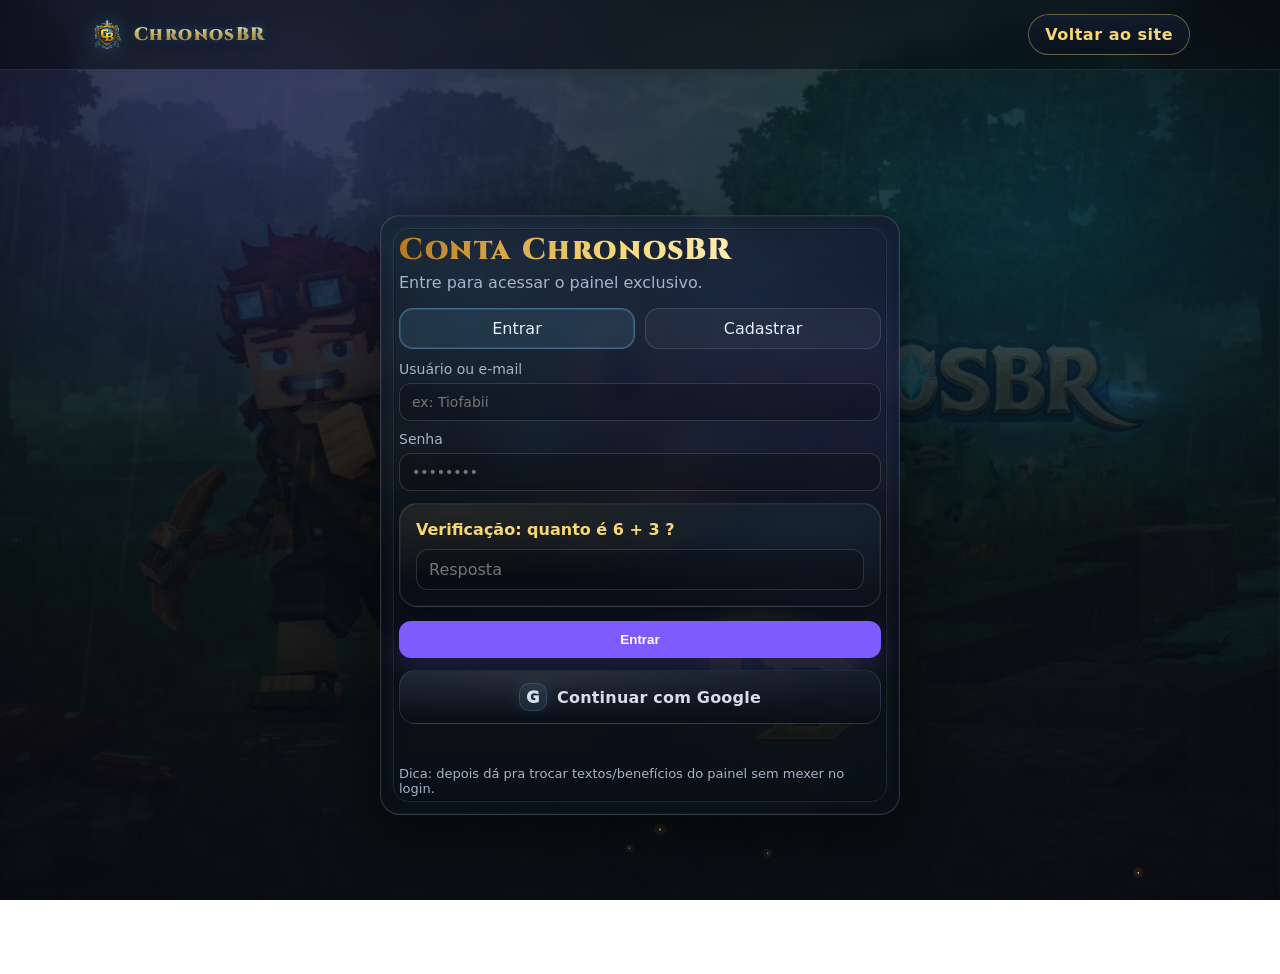
==== commit 3a10a7c5: "feat: alterações do dia" ====
--- a/site-hytale-server/auth.html
+++ b/site-hytale-server/auth.html
@@ -9,6 +9,8 @@
   <link crossorigin="" href="https://fonts.gstatic.com" rel="preconnect" />
   <link href="https://fonts.googleapis.com/css2?family=Cinzel:wght@600;700;800&amp;display=swap" rel="stylesheet" />
   <link href="./assets/css/auth.css" rel="stylesheet" />
+  <link rel="icon" type="image/png" href="./assets/img/crest-letters.png" />
+  <link rel="apple-touch-icon" href="./assets/img/crest-letters.png" />
   
 
 
@@ -87,6 +89,11 @@
               <input name="password" type="password" placeholder="••••••••" required />
             </label>
 
+            <div class="captcha-box authCaptchaBox">
+              <label id="loginCaptchaQuestion">Verificação: quanto é 6 + 10 ?</label>
+              <input type="number" id="loginCaptchaInput" placeholder="Resposta" inputmode="numeric" required>
+            </div>
+
             <button class="btn primary" type="submit">Entrar</button>
 
             <div class="authActions">
@@ -118,6 +125,11 @@
               <input name="password" type="password" placeholder="••••••••" required />
             </label>
 
+            <div class="captcha-box authCaptchaBox">
+              <label id="registerCaptchaQuestion">Verificação: quanto é 6 + 10 ?</label>
+              <input type="number" id="registerCaptchaInput" placeholder="Resposta" inputmode="numeric" required>
+            </div>
+
             <button class="btn primary" type="submit">Criar conta</button>
 
 
--- a/site-hytale-server/assets/css/auth.css
+++ b/site-hytale-server/assets/css/auth.css
@@ -335,6 +335,33 @@
   color: var(--logo-gold);
 }
 
+
+.captcha-box.authCaptchaBox {
+  margin: 12px 0 14px;
+  padding: 16px;
+  border-radius: 18px;
+  border: 1px solid rgba(255, 255, 255, .12);
+  background:
+    radial-gradient(120% 140% at 12% 8%, rgba(247, 215, 116, .10), rgba(0, 0, 0, 0) 50%),
+    radial-gradient(120% 160% at 85% 20%, rgba(120, 200, 255, .10), rgba(0, 0, 0, 0) 55%),
+    linear-gradient(180deg, rgba(12, 18, 28, .84), rgba(10, 14, 22, .96));
+  box-shadow:
+    0 0 0 1px rgba(120, 200, 255, .06) inset,
+    0 12px 30px rgba(0, 0, 0, .22);
+}
+
+.captcha-box.authCaptchaBox label {
+  margin: 0 0 10px;
+  display: block;
+  font-size: 16px;
+  font-weight: 800;
+  color: var(--logo-gold);
+}
+
+.captcha-box.authCaptchaBox input {
+  margin-top: 0;
+}
+
 [hidden] { display: none !important; }
 
 .captcha-hidden {
